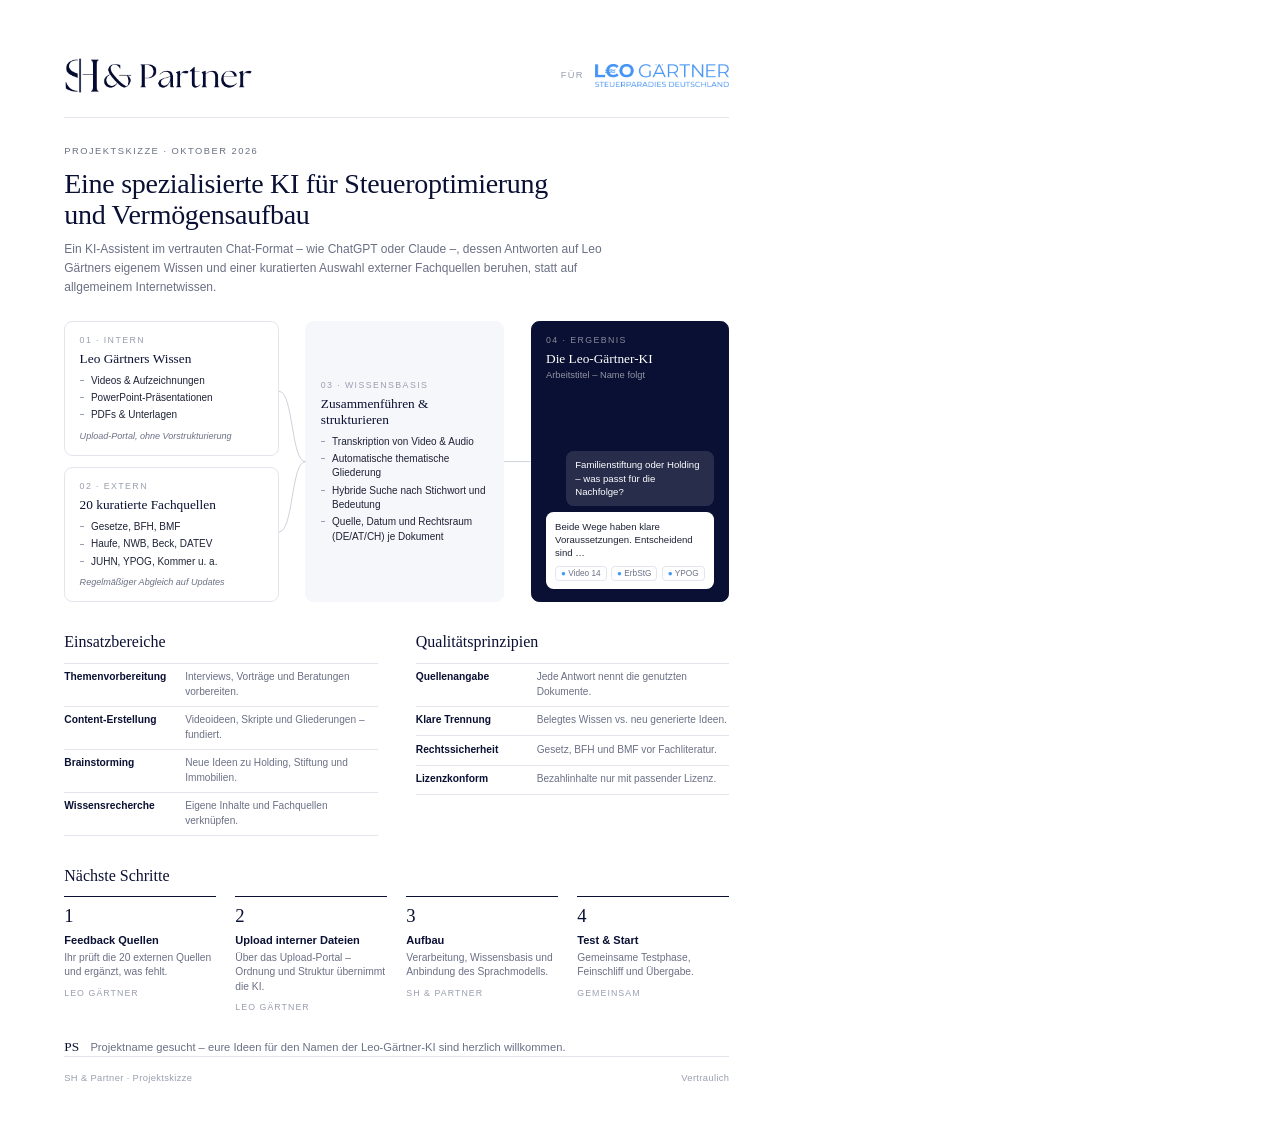
==== leo-gaertner/quelle/projektskizze.html @ a05d177a "Projektskizze und Quellenübersicht für die Leo-Gärtner-KI (je 1 Seite, PDF) Co-Authored-By: Claude O" ====
<!doctype html>
<html lang="de"><head><meta charset="utf-8"><title>Projektskizze – Spezialisierte KI für Leo Gärtner</title>
<link rel="stylesheet" href="base.css">
<style>
.intro{margin:7mm 0 6.5mm;display:flex;flex-direction:column;gap:2.6mm}
h1{font-size:21pt}
.lead{font-size:9pt}

/* Diagramm */
.flow{display:grid;grid-template-columns:1.08fr 7mm 1fr 7mm 1fr;align-items:stretch;margin-bottom:7.5mm}
.stack{display:flex;flex-direction:column;gap:3mm}
.card{border:.6pt solid var(--line);border-radius:2.2mm;padding:3.2mm 3.8mm;background:#fff;display:flex;flex-direction:column}
.card .tag{font-size:6.6pt;letter-spacing:.16em;text-transform:uppercase;color:var(--faint);font-weight:500;margin-bottom:1.2mm}
.card h3{font-family:"Fraunces",serif;font-weight:400;font-size:10pt;color:var(--navy);line-height:1.2;margin-bottom:1.8mm;font-variation-settings:"opsz" 36}
.card ul{list-style:none;display:flex;flex-direction:column;gap:.7mm}
.card li{position:relative;padding-left:3mm;font-size:7.5pt;color:var(--ink)}
.card li:before{content:"";position:absolute;left:0;top:.62em;width:1.2mm;height:.6pt;background:var(--faint)}
.card .note{margin-top:auto;padding-top:1.8mm;font-size:6.8pt;color:var(--mute);font-style:italic}
.card.soft{background:var(--bg);border-color:var(--bg)}
.card.dark{background:var(--navy);border-color:var(--navy);color:#fff}
.card.dark .tag{color:rgba(255,255,255,.5)}
.card.dark h3{color:#fff;margin-bottom:.6mm}
.card.dark .sub{font-size:7pt;color:rgba(255,255,255,.55);margin-bottom:3mm}
.conn{position:relative}
.conn svg{position:absolute;inset:0;width:100%;height:100%;overflow:visible}

.chat{display:flex;flex-direction:column;gap:1.8mm;margin-top:auto}
.bubble{border-radius:2mm;padding:2mm 2.4mm;font-size:7.2pt;line-height:1.38}
.bubble.q{align-self:flex-end;background:rgba(255,255,255,.12);max-width:88%}
.bubble.a{background:#fff;color:var(--ink)}
.src{display:flex;gap:1.2mm;margin-top:1.6mm;flex-wrap:wrap}
.src span{font-size:6.2pt;border:.6pt solid var(--line);border-radius:1mm;padding:.3mm 1.3mm;color:var(--mute)}
.src span b{color:var(--accent);font-weight:600}

/* Zwei Spalten */
.cols{display:grid;grid-template-columns:1fr 1fr;gap:10mm;margin-bottom:7.5mm}
.list{display:flex;flex-direction:column}
.row{display:grid;grid-template-columns:30mm 1fr;gap:2mm;padding:1.8mm 0;border-top:.6pt solid var(--line)}
.row:last-child{border-bottom:.6pt solid var(--line)}
.row .k{font-weight:600;color:var(--navy);font-size:7.7pt}
.row .v{color:var(--mute);font-size:7.6pt;line-height:1.4}

/* Vorgehen */
.steps{display:grid;grid-template-columns:repeat(4,1fr);gap:5mm}
.step{border-top:1pt solid var(--navy);padding-top:2.6mm}

.step .n{font-family:"Fraunces",serif;font-size:14pt;font-weight:300;color:var(--navy);line-height:1}
.step .t{font-weight:600;color:var(--navy);margin:1.6mm 0 .8mm;font-size:8.3pt}
.step .d{color:var(--mute);font-size:7.7pt;line-height:1.42}
.step .who{margin-top:1.8mm;font-size:6.6pt;letter-spacing:.12em;text-transform:uppercase;color:var(--faint);font-weight:500}

.ps{margin-top:6mm;display:flex;align-items:baseline;gap:3mm;font-size:8.4pt;color:var(--mute)}
.ps b{font-family:"Fraunces",serif;font-weight:400;font-size:10pt;color:var(--navy)}
</style></head>
<body><div class="page">

<header>
  <img class="sh" src="sh.png" alt="SH &amp; Partner">
  <div class="for">für <img src="leo.png" alt="Leo Gärtner – Steuerparadies Deutschland"></div>
</header>

<section class="intro">
  <div class="eyebrow">Projektskizze · Oktober 2026</div>
  <h1>Eine spezialisierte KI für Steueroptimierung<br>und Vermögensaufbau</h1>
  <p class="lead">Ein KI-Assistent im vertrauten Chat-Format – wie ChatGPT oder Claude –, dessen Antworten auf Leo Gärtners eigenem Wissen und einer kuratierten Auswahl externer Fachquellen beruhen, statt auf allgemeinem Internetwissen.</p>
</section>

<section class="flow">
  <div class="stack">
    <div class="card">
      <div class="tag">01 · Intern</div>
      <h3>Leo Gärtners Wissen</h3>
      <ul><li>Videos &amp; Aufzeichnungen</li><li>PowerPoint-Präsentationen</li><li>PDFs &amp; Unterlagen</li></ul>
      <div class="note">Upload-Portal, ohne Vorstrukturierung</div>
    </div>
    <div class="card">
      <div class="tag">02 · Extern</div>
      <h3>20 kuratierte Fachquellen</h3>
      <ul><li>Gesetze, BFH, BMF</li><li>Haufe, NWB, Beck, DATEV</li><li>JUHN, YPOG, Kommer u. a.</li></ul>
      <div class="note">Regelmäßiger Abgleich auf Updates</div>
    </div>
  </div>

  <div class="conn"><svg viewBox="0 0 100 100" preserveAspectRatio="none">
    <path d="M0 25 C 55 25, 45 50, 100 50" fill="none" stroke="#B9BDCB" stroke-width="0.7" vector-effect="non-scaling-stroke"/>
    <path d="M0 75 C 55 75, 45 50, 100 50" fill="none" stroke="#B9BDCB" stroke-width="0.7" vector-effect="non-scaling-stroke"/>
  </svg></div>

  <div class="card soft" style="justify-content:center">
    <div class="tag">03 · Wissensbasis</div>
    <h3>Zusammenführen &amp;<br>strukturieren</h3>
    <ul>
      <li>Transkription von Video &amp; Audio</li>
      <li>Automatische thematische Gliederung</li>
      <li>Hybride Suche nach Stichwort und Bedeutung</li>
      <li>Quelle, Datum und Rechtsraum (DE/AT/CH) je Dokument</li>
    </ul>
  </div>

  <div class="conn"><svg viewBox="0 0 100 100" preserveAspectRatio="none">
    <path d="M0 50 L 100 50" fill="none" stroke="#B9BDCB" stroke-width="0.7" vector-effect="non-scaling-stroke"/>
  </svg></div>

  <div class="card dark">
    <div class="tag">04 · Ergebnis</div>
    <h3>Die Leo-Gärtner-KI</h3>
    <div class="sub">Arbeitstitel – Name folgt</div>
    <div class="chat">
      <div class="bubble q">Familienstiftung oder Holding – was passt für die Nachfolge?</div>
      <div class="bubble a">Beide Wege haben klare Voraussetzungen. Entscheidend sind …
        <div class="src"><span><b>●</b> Video 14</span><span><b>●</b> ErbStG</span><span><b>●</b> YPOG</span></div>
      </div>
    </div>
  </div>
</section>

<section class="cols">
  <div>
    <h2>Einsatzbereiche</h2>
    <div class="list">
      <div class="row"><div class="k">Themenvorbereitung</div><div class="v">Interviews, Vorträge und Beratungen vorbereiten.</div></div>
      <div class="row"><div class="k">Content-Erstellung</div><div class="v">Videoideen, Skripte und Gliederungen – fundiert.</div></div>
      <div class="row"><div class="k">Brainstorming</div><div class="v">Neue Ideen zu Holding, Stiftung und Immobilien.</div></div>
      <div class="row"><div class="k">Wissensrecherche</div><div class="v">Eigene Inhalte und Fachquellen verknüpfen.</div></div>
    </div>
  </div>
  <div>
    <h2>Qualitätsprinzipien</h2>
    <div class="list">
      <div class="row"><div class="k">Quellenangabe</div><div class="v">Jede Antwort nennt die genutzten Dokumente.</div></div>
      <div class="row"><div class="k">Klare Trennung</div><div class="v">Belegtes Wissen vs. neu generierte Ideen.</div></div>
      <div class="row"><div class="k">Rechtssicherheit</div><div class="v">Gesetz, BFH und BMF vor Fachliteratur.</div></div>
      <div class="row"><div class="k">Lizenzkonform</div><div class="v">Bezahlinhalte nur mit passender Lizenz.</div></div>
    </div>
  </div>
</section>

<section>
  <h2>Nächste Schritte</h2>
  <div class="steps">
    <div class="step"><div class="n">1</div><div class="t">Feedback Quellen</div><div class="d">Ihr prüft die 20 externen Quellen und ergänzt, was fehlt.</div><div class="who">Leo Gärtner</div></div>
    <div class="step"><div class="n">2</div><div class="t">Upload interner Dateien</div><div class="d">Über das Upload-Portal – Ordnung und Struktur übernimmt die KI.</div><div class="who">Leo Gärtner</div></div>
    <div class="step"><div class="n">3</div><div class="t">Aufbau</div><div class="d">Verarbeitung, Wissensbasis und Anbindung des Sprachmodells.</div><div class="who">SH &amp; Partner</div></div>
    <div class="step"><div class="n">4</div><div class="t">Test &amp; Start</div><div class="d">Gemeinsame Testphase, Feinschliff und Übergabe.</div><div class="who">Gemeinsam</div></div>
  </div>
  <div class="ps"><b>PS</b> Projektname gesucht – eure Ideen für den Namen der Leo-Gärtner-KI sind herzlich willkommen.</div>
</section>

<footer><span>SH &amp; Partner · Projektskizze</span><span>Vertraulich</span></footer>
</div></body></html>
---- leo-gaertner/quelle/base.css ----
@import url("fonts.css");
@page { size: A4; margin: 0; }
:root{
  --navy:#0A1033; --ink:#1E2236; --mute:#6B7085; --faint:#9A9EAF;
  --line:#E3E5EC; --bg:#F6F7FA; --accent:#4A9BF5;
}
*{box-sizing:border-box;margin:0;padding:0}
html,body{width:210mm;height:297mm;background:#fff}
body{font-family:"Inter",sans-serif;color:var(--ink);font-size:8.6pt;line-height:1.45;
  -webkit-print-color-adjust:exact;print-color-adjust:exact;font-feature-settings:"cv11","ss01"}
.page{position:relative;width:210mm;height:297mm;padding:15mm 17mm 13mm;display:flex;flex-direction:column}
.serif{font-family:"Fraunces",serif;font-variation-settings:"opsz" 72}
header{display:flex;justify-content:space-between;align-items:center;padding-bottom:6mm;border-bottom:.6pt solid var(--line)}
header .sh{height:10mm}
header .for{display:flex;align-items:center;gap:3mm;font-size:7pt;letter-spacing:.14em;text-transform:uppercase;color:var(--faint)}
header .for img{height:6.2mm}
.eyebrow{font-size:7pt;letter-spacing:.16em;text-transform:uppercase;color:var(--mute);font-weight:500}
h1{font-family:"Fraunces",serif;font-weight:300;font-size:23pt;line-height:1.12;color:var(--navy);letter-spacing:-.01em;font-variation-settings:"opsz" 96}
h2{font-family:"Fraunces",serif;font-weight:400;font-size:12pt;color:var(--navy);margin-bottom:2.4mm;font-variation-settings:"opsz" 48}
.lead{font-size:9.6pt;line-height:1.55;color:var(--mute);max-width:150mm}
footer{margin-top:auto;display:flex;justify-content:space-between;align-items:flex-end;padding-top:4mm;border-top:.6pt solid var(--line);font-size:7pt;color:var(--faint);letter-spacing:.04em}
a{color:inherit;text-decoration:none}
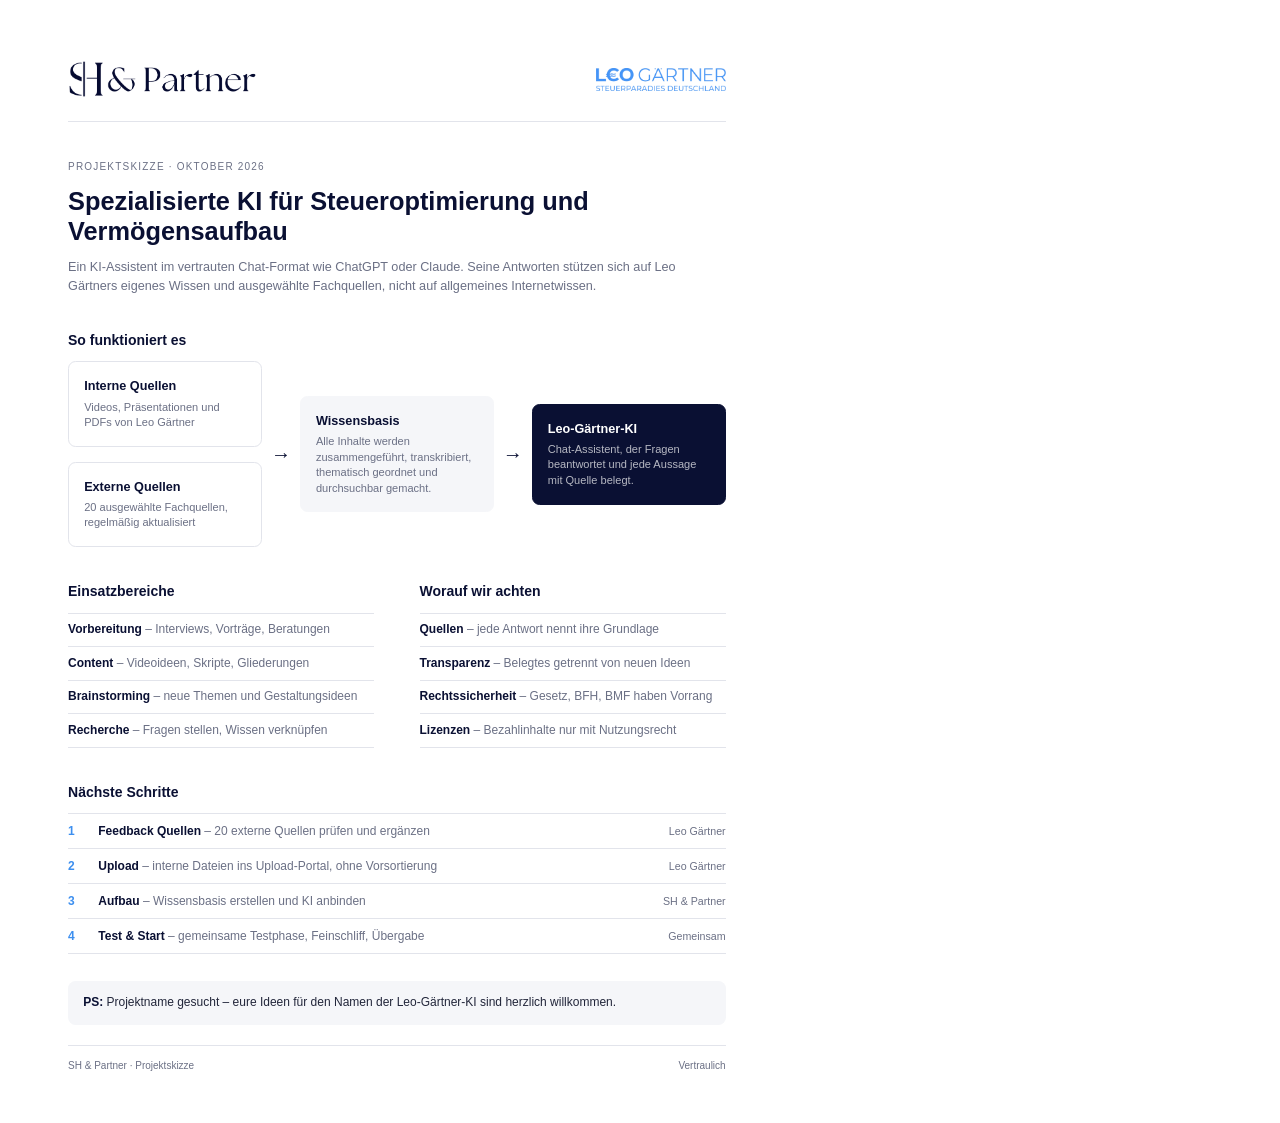
==== commit e57a5a65: "PDFs in Arial und vereinfachtem, übersichtlicherem Layout Co-Authored-By: Claude Opus 5.5 <noreply@a" ====
--- a/leo-gaertner/quelle/projektskizze.html
+++ b/leo-gaertner/quelle/projektskizze.html
@@ -1,149 +1,98 @@
 <!doctype html>
-<html lang="de"><head><meta charset="utf-8"><title>Projektskizze – Spezialisierte KI für Leo Gärtner</title>
+<html lang="de"><head><meta charset="utf-8"><title>Projektskizze – Leo-Gärtner-KI</title>
 <link rel="stylesheet" href="base.css">
 <style>
-.intro{margin:7mm 0 6.5mm;display:flex;flex-direction:column;gap:2.6mm}
-h1{font-size:21pt}
-.lead{font-size:9pt}
+.intro{margin-top:10mm;display:flex;flex-direction:column;gap:3mm}
 
-/* Diagramm */
-.flow{display:grid;grid-template-columns:1.08fr 7mm 1fr 7mm 1fr;align-items:stretch;margin-bottom:7.5mm}
-.stack{display:flex;flex-direction:column;gap:3mm}
-.card{border:.6pt solid var(--line);border-radius:2.2mm;padding:3.2mm 3.8mm;background:#fff;display:flex;flex-direction:column}
-.card .tag{font-size:6.6pt;letter-spacing:.16em;text-transform:uppercase;color:var(--faint);font-weight:500;margin-bottom:1.2mm}
-.card h3{font-family:"Fraunces",serif;font-weight:400;font-size:10pt;color:var(--navy);line-height:1.2;margin-bottom:1.8mm;font-variation-settings:"opsz" 36}
-.card ul{list-style:none;display:flex;flex-direction:column;gap:.7mm}
-.card li{position:relative;padding-left:3mm;font-size:7.5pt;color:var(--ink)}
-.card li:before{content:"";position:absolute;left:0;top:.62em;width:1.2mm;height:.6pt;background:var(--faint)}
-.card .note{margin-top:auto;padding-top:1.8mm;font-size:6.8pt;color:var(--mute);font-style:italic}
-.card.soft{background:var(--bg);border-color:var(--bg)}
-.card.dark{background:var(--navy);border-color:var(--navy);color:#fff}
-.card.dark .tag{color:rgba(255,255,255,.5)}
-.card.dark h3{color:#fff;margin-bottom:.6mm}
-.card.dark .sub{font-size:7pt;color:rgba(255,255,255,.55);margin-bottom:3mm}
-.conn{position:relative}
-.conn svg{position:absolute;inset:0;width:100%;height:100%;overflow:visible}
+/* Ablauf */
+.flow{display:grid;grid-template-columns:1fr 10mm 1fr 10mm 1fr;align-items:center}
+.stack{display:flex;flex-direction:column;gap:4mm}
+.box{border:.7pt solid var(--line);border-radius:2mm;padding:4mm}
+.box b{display:block;color:var(--navy);font-size:9.5pt;margin-bottom:1mm}
+.box span{display:block;color:var(--mute);font-size:8.3pt;line-height:1.4}
+.box.mid{background:var(--bg);border-color:var(--bg)}
+.box.end{background:var(--navy);border-color:var(--navy)}
+.box.end b{color:#fff}
+.box.end span{color:rgba(255,255,255,.7)}
+.arrow{text-align:center;color:var(--navy);font-size:15pt}
 
-.chat{display:flex;flex-direction:column;gap:1.8mm;margin-top:auto}
-.bubble{border-radius:2mm;padding:2mm 2.4mm;font-size:7.2pt;line-height:1.38}
-.bubble.q{align-self:flex-end;background:rgba(255,255,255,.12);max-width:88%}
-.bubble.a{background:#fff;color:var(--ink)}
-.src{display:flex;gap:1.2mm;margin-top:1.6mm;flex-wrap:wrap}
-.src span{font-size:6.2pt;border:.6pt solid var(--line);border-radius:1mm;padding:.3mm 1.3mm;color:var(--mute)}
-.src span b{color:var(--accent);font-weight:600}
+/* Listen */
+.cols{display:grid;grid-template-columns:1fr 1fr;gap:12mm}
+ul.plain{list-style:none}
+ul.plain li{padding:2mm 0;border-bottom:.6pt solid var(--line)}
+ul.plain li:first-child{border-top:.6pt solid var(--line)}
+ul.plain li b{color:var(--navy)}
+ul.plain li span{color:var(--mute)}
 
-/* Zwei Spalten */
-.cols{display:grid;grid-template-columns:1fr 1fr;gap:10mm;margin-bottom:7.5mm}
-.list{display:flex;flex-direction:column}
-.row{display:grid;grid-template-columns:30mm 1fr;gap:2mm;padding:1.8mm 0;border-top:.6pt solid var(--line)}
-.row:last-child{border-bottom:.6pt solid var(--line)}
-.row .k{font-weight:600;color:var(--navy);font-size:7.7pt}
-.row .v{color:var(--mute);font-size:7.6pt;line-height:1.4}
+/* Schritte */
+ol.steps{list-style:none}
+ol.steps li{display:grid;grid-template-columns:8mm 1fr 32mm;padding:2.2mm 0;border-bottom:.6pt solid var(--line);align-items:baseline}
+ol.steps li:first-child{border-top:.6pt solid var(--line)}
+ol.steps .n{font-weight:bold;color:var(--accent)}
+ol.steps .t b{color:var(--navy)}
+ol.steps .t span{color:var(--mute)}
+ol.steps .w{text-align:right;color:var(--mute);font-size:8pt}
 
-/* Vorgehen */
-.steps{display:grid;grid-template-columns:repeat(4,1fr);gap:5mm}
-.step{border-top:1pt solid var(--navy);padding-top:2.6mm}
-
-.step .n{font-family:"Fraunces",serif;font-size:14pt;font-weight:300;color:var(--navy);line-height:1}
-.step .t{font-weight:600;color:var(--navy);margin:1.6mm 0 .8mm;font-size:8.3pt}
-.step .d{color:var(--mute);font-size:7.7pt;line-height:1.42}
-.step .who{margin-top:1.8mm;font-size:6.6pt;letter-spacing:.12em;text-transform:uppercase;color:var(--faint);font-weight:500}
-
-.ps{margin-top:6mm;display:flex;align-items:baseline;gap:3mm;font-size:8.4pt;color:var(--mute)}
-.ps b{font-family:"Fraunces",serif;font-weight:400;font-size:10pt;color:var(--navy)}
+.ps{margin-top:7mm;padding:3.5mm 4mm;background:var(--bg);border-radius:2mm;color:var(--ink)}
+.ps b{color:var(--navy)}
 </style></head>
 <body><div class="page">
 
 <header>
   <img class="sh" src="sh.png" alt="SH &amp; Partner">
-  <div class="for">für <img src="leo.png" alt="Leo Gärtner – Steuerparadies Deutschland"></div>
+  <img class="leo" src="leo.png" alt="Leo Gärtner – Steuerparadies Deutschland">
 </header>
 
-<section class="intro">
+<div class="intro">
   <div class="eyebrow">Projektskizze · Oktober 2026</div>
-  <h1>Eine spezialisierte KI für Steueroptimierung<br>und Vermögensaufbau</h1>
-  <p class="lead">Ein KI-Assistent im vertrauten Chat-Format – wie ChatGPT oder Claude –, dessen Antworten auf Leo Gärtners eigenem Wissen und einer kuratierten Auswahl externer Fachquellen beruhen, statt auf allgemeinem Internetwissen.</p>
-</section>
+  <h1>Spezialisierte KI für Steueroptimierung und Vermögensaufbau</h1>
+  <p class="lead">Ein KI-Assistent im vertrauten Chat-Format wie ChatGPT oder Claude. Seine Antworten stützen sich auf Leo Gärtners eigenes Wissen und ausgewählte Fachquellen, nicht auf allgemeines Internetwissen.</p>
+</div>
 
-<section class="flow">
-  <div class="stack">
-    <div class="card">
-      <div class="tag">01 · Intern</div>
-      <h3>Leo Gärtners Wissen</h3>
-      <ul><li>Videos &amp; Aufzeichnungen</li><li>PowerPoint-Präsentationen</li><li>PDFs &amp; Unterlagen</li></ul>
-      <div class="note">Upload-Portal, ohne Vorstrukturierung</div>
+<section>
+  <h2>So funktioniert es</h2>
+  <div class="flow">
+    <div class="stack">
+      <div class="box"><b>Interne Quellen</b><span>Videos, Präsentationen und PDFs von Leo Gärtner</span></div>
+      <div class="box"><b>Externe Quellen</b><span>20 ausgewählte Fachquellen, regelmäßig aktualisiert</span></div>
     </div>
-    <div class="card">
-      <div class="tag">02 · Extern</div>
-      <h3>20 kuratierte Fachquellen</h3>
-      <ul><li>Gesetze, BFH, BMF</li><li>Haufe, NWB, Beck, DATEV</li><li>JUHN, YPOG, Kommer u. a.</li></ul>
-      <div class="note">Regelmäßiger Abgleich auf Updates</div>
-    </div>
-  </div>
-
-  <div class="conn"><svg viewBox="0 0 100 100" preserveAspectRatio="none">
-    <path d="M0 25 C 55 25, 45 50, 100 50" fill="none" stroke="#B9BDCB" stroke-width="0.7" vector-effect="non-scaling-stroke"/>
-    <path d="M0 75 C 55 75, 45 50, 100 50" fill="none" stroke="#B9BDCB" stroke-width="0.7" vector-effect="non-scaling-stroke"/>
-  </svg></div>
-
-  <div class="card soft" style="justify-content:center">
-    <div class="tag">03 · Wissensbasis</div>
-    <h3>Zusammenführen &amp;<br>strukturieren</h3>
-    <ul>
-      <li>Transkription von Video &amp; Audio</li>
-      <li>Automatische thematische Gliederung</li>
-      <li>Hybride Suche nach Stichwort und Bedeutung</li>
-      <li>Quelle, Datum und Rechtsraum (DE/AT/CH) je Dokument</li>
-    </ul>
-  </div>
-
-  <div class="conn"><svg viewBox="0 0 100 100" preserveAspectRatio="none">
-    <path d="M0 50 L 100 50" fill="none" stroke="#B9BDCB" stroke-width="0.7" vector-effect="non-scaling-stroke"/>
-  </svg></div>
-
-  <div class="card dark">
-    <div class="tag">04 · Ergebnis</div>
-    <h3>Die Leo-Gärtner-KI</h3>
-    <div class="sub">Arbeitstitel – Name folgt</div>
-    <div class="chat">
-      <div class="bubble q">Familienstiftung oder Holding – was passt für die Nachfolge?</div>
-      <div class="bubble a">Beide Wege haben klare Voraussetzungen. Entscheidend sind …
-        <div class="src"><span><b>●</b> Video 14</span><span><b>●</b> ErbStG</span><span><b>●</b> YPOG</span></div>
-      </div>
-    </div>
+    <div class="arrow">→</div>
+    <div class="box mid"><b>Wissensbasis</b><span>Alle Inhalte werden zusammengeführt, transkribiert, thematisch geordnet und durchsuchbar gemacht.</span></div>
+    <div class="arrow">→</div>
+    <div class="box end"><b>Leo-Gärtner-KI</b><span>Chat-Assistent, der Fragen beantwortet und jede Aussage mit Quelle belegt.</span></div>
   </div>
 </section>
 
 <section class="cols">
   <div>
     <h2>Einsatzbereiche</h2>
-    <div class="list">
-      <div class="row"><div class="k">Themenvorbereitung</div><div class="v">Interviews, Vorträge und Beratungen vorbereiten.</div></div>
-      <div class="row"><div class="k">Content-Erstellung</div><div class="v">Videoideen, Skripte und Gliederungen – fundiert.</div></div>
-      <div class="row"><div class="k">Brainstorming</div><div class="v">Neue Ideen zu Holding, Stiftung und Immobilien.</div></div>
-      <div class="row"><div class="k">Wissensrecherche</div><div class="v">Eigene Inhalte und Fachquellen verknüpfen.</div></div>
-    </div>
+    <ul class="plain">
+      <li><b>Vorbereitung</b> <span>– Interviews, Vorträge, Beratungen</span></li>
+      <li><b>Content</b> <span>– Videoideen, Skripte, Gliederungen</span></li>
+      <li><b>Brainstorming</b> <span>– neue Themen und Gestaltungsideen</span></li>
+      <li><b>Recherche</b> <span>– Fragen stellen, Wissen verknüpfen</span></li>
+    </ul>
   </div>
   <div>
-    <h2>Qualitätsprinzipien</h2>
-    <div class="list">
-      <div class="row"><div class="k">Quellenangabe</div><div class="v">Jede Antwort nennt die genutzten Dokumente.</div></div>
-      <div class="row"><div class="k">Klare Trennung</div><div class="v">Belegtes Wissen vs. neu generierte Ideen.</div></div>
-      <div class="row"><div class="k">Rechtssicherheit</div><div class="v">Gesetz, BFH und BMF vor Fachliteratur.</div></div>
-      <div class="row"><div class="k">Lizenzkonform</div><div class="v">Bezahlinhalte nur mit passender Lizenz.</div></div>
-    </div>
+    <h2>Worauf wir achten</h2>
+    <ul class="plain">
+      <li><b>Quellen</b> <span>– jede Antwort nennt ihre Grundlage</span></li>
+      <li><b>Transparenz</b> <span>– Belegtes getrennt von neuen Ideen</span></li>
+      <li><b>Rechtssicherheit</b> <span>– Gesetz, BFH, BMF haben Vorrang</span></li>
+      <li><b>Lizenzen</b> <span>– Bezahlinhalte nur mit Nutzungsrecht</span></li>
+    </ul>
   </div>
 </section>
 
 <section>
   <h2>Nächste Schritte</h2>
-  <div class="steps">
-    <div class="step"><div class="n">1</div><div class="t">Feedback Quellen</div><div class="d">Ihr prüft die 20 externen Quellen und ergänzt, was fehlt.</div><div class="who">Leo Gärtner</div></div>
-    <div class="step"><div class="n">2</div><div class="t">Upload interner Dateien</div><div class="d">Über das Upload-Portal – Ordnung und Struktur übernimmt die KI.</div><div class="who">Leo Gärtner</div></div>
-    <div class="step"><div class="n">3</div><div class="t">Aufbau</div><div class="d">Verarbeitung, Wissensbasis und Anbindung des Sprachmodells.</div><div class="who">SH &amp; Partner</div></div>
-    <div class="step"><div class="n">4</div><div class="t">Test &amp; Start</div><div class="d">Gemeinsame Testphase, Feinschliff und Übergabe.</div><div class="who">Gemeinsam</div></div>
-  </div>
-  <div class="ps"><b>PS</b> Projektname gesucht – eure Ideen für den Namen der Leo-Gärtner-KI sind herzlich willkommen.</div>
+  <ol class="steps">
+    <li><span class="n">1</span><span class="t"><b>Feedback Quellen</b> <span>– 20 externe Quellen prüfen und ergänzen</span></span><span class="w">Leo Gärtner</span></li>
+    <li><span class="n">2</span><span class="t"><b>Upload</b> <span>– interne Dateien ins Upload-Portal, ohne Vorsortierung</span></span><span class="w">Leo Gärtner</span></li>
+    <li><span class="n">3</span><span class="t"><b>Aufbau</b> <span>– Wissensbasis erstellen und KI anbinden</span></span><span class="w">SH &amp; Partner</span></li>
+    <li><span class="n">4</span><span class="t"><b>Test &amp; Start</b> <span>– gemeinsame Testphase, Feinschliff, Übergabe</span></span><span class="w">Gemeinsam</span></li>
+  </ol>
+  <div class="ps"><b>PS:</b> Projektname gesucht – eure Ideen für den Namen der Leo-Gärtner-KI sind herzlich willkommen.</div>
 </section>
 
 <footer><span>SH &amp; Partner · Projektskizze</span><span>Vertraulich</span></footer>
--- a/leo-gaertner/quelle/base.css
+++ b/leo-gaertner/quelle/base.css
@@ -1,22 +1,17 @@
-@import url("fonts.css");
 @page { size: A4; margin: 0; }
-:root{
-  --navy:#0A1033; --ink:#1E2236; --mute:#6B7085; --faint:#9A9EAF;
-  --line:#E3E5EC; --bg:#F6F7FA; --accent:#4A9BF5;
-}
+:root{ --navy:#0A1033; --ink:#22263A; --mute:#6B7085; --line:#E2E4EB; --bg:#F5F6F9; --accent:#3D8FEF; }
 *{box-sizing:border-box;margin:0;padding:0}
 html,body{width:210mm;height:297mm;background:#fff}
-body{font-family:"Inter",sans-serif;color:var(--ink);font-size:8.6pt;line-height:1.45;
-  -webkit-print-color-adjust:exact;print-color-adjust:exact;font-feature-settings:"cv11","ss01"}
-.page{position:relative;width:210mm;height:297mm;padding:15mm 17mm 13mm;display:flex;flex-direction:column}
-.serif{font-family:"Fraunces",serif;font-variation-settings:"opsz" 72}
+body{font-family:Arial,"Liberation Sans",Helvetica,sans-serif;color:var(--ink);font-size:9pt;line-height:1.45;
+  -webkit-print-color-adjust:exact;print-color-adjust:exact}
+.page{width:210mm;height:297mm;padding:16mm 18mm 13mm;display:flex;flex-direction:column}
 header{display:flex;justify-content:space-between;align-items:center;padding-bottom:6mm;border-bottom:.6pt solid var(--line)}
 header .sh{height:10mm}
-header .for{display:flex;align-items:center;gap:3mm;font-size:7pt;letter-spacing:.14em;text-transform:uppercase;color:var(--faint)}
-header .for img{height:6.2mm}
-.eyebrow{font-size:7pt;letter-spacing:.16em;text-transform:uppercase;color:var(--mute);font-weight:500}
-h1{font-family:"Fraunces",serif;font-weight:300;font-size:23pt;line-height:1.12;color:var(--navy);letter-spacing:-.01em;font-variation-settings:"opsz" 96}
-h2{font-family:"Fraunces",serif;font-weight:400;font-size:12pt;color:var(--navy);margin-bottom:2.4mm;font-variation-settings:"opsz" 48}
-.lead{font-size:9.6pt;line-height:1.55;color:var(--mute);max-width:150mm}
-footer{margin-top:auto;display:flex;justify-content:space-between;align-items:flex-end;padding-top:4mm;border-top:.6pt solid var(--line);font-size:7pt;color:var(--faint);letter-spacing:.04em}
+header .leo{height:6mm}
+.eyebrow{font-size:7.5pt;letter-spacing:.12em;text-transform:uppercase;color:var(--mute)}
+h1{font-size:19pt;line-height:1.2;font-weight:bold;color:var(--navy)}
+h2{font-size:10.5pt;font-weight:bold;color:var(--navy);margin-bottom:3mm}
+.lead{font-size:9.5pt;line-height:1.5;color:var(--mute)}
+section{margin-top:9mm}
+footer{margin-top:auto;display:flex;justify-content:space-between;padding-top:3.5mm;border-top:.6pt solid var(--line);font-size:7.5pt;color:var(--mute)}
 a{color:inherit;text-decoration:none}
